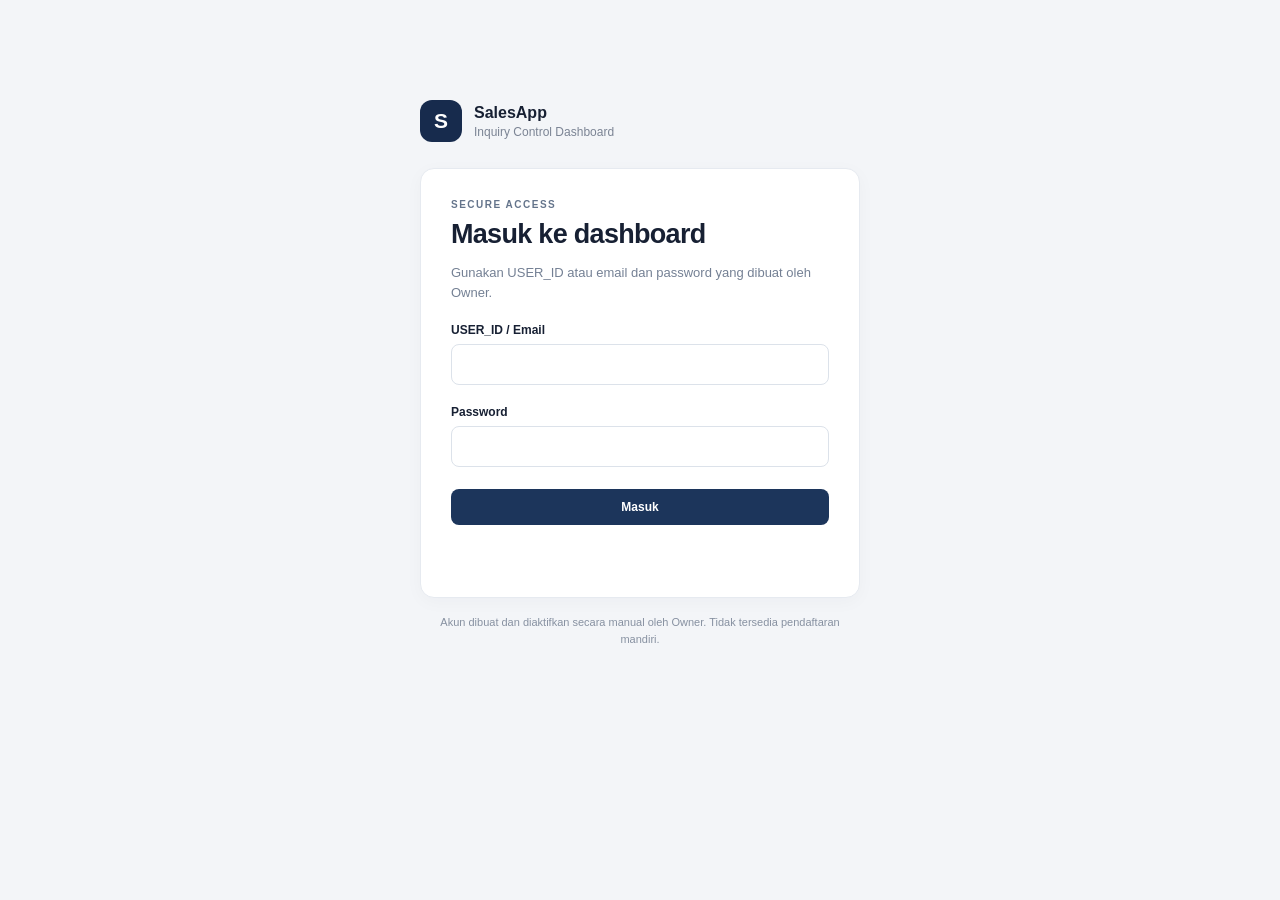
==== index.html @ 96cfb942 "Refresh stylesheet cache for inquiry editor" ====
<!doctype html>
<html lang="id">
<head>
  <meta charset="utf-8">
  <meta name="viewport" content="width=device-width,initial-scale=1">
  <meta name="theme-color" content="#101827">
  <title>SalesApp | Inquiry Control</title>
  <link rel="stylesheet" href="style.css?v=20261106-stage4">
</head>
<body>
  <main class="shell">
    <section id="loginView" class="login-wrap">
      <div class="brand"><span class="brand-mark">S</span><div><strong>SalesApp</strong><small>Inquiry Control Dashboard</small></div></div>
      <form id="loginForm" class="panel login-panel">
        <p class="eyebrow">SECURE ACCESS</p>
        <h1>Masuk ke dashboard</h1>
        <p class="muted">Gunakan USER_ID atau email dan password yang dibuat oleh Owner.</p>
        <label for="identity">USER_ID / Email</label>
        <input id="identity" name="identity" autocomplete="username" required>
        <label for="password">Password</label>
        <input id="password" name="password" type="password" autocomplete="current-password" required>
        <button class="primary" type="submit">Masuk</button>
        <p id="loginMessage" class="message" role="status"></p>
      </form>
      <p class="footnote">Akun dibuat dan diaktifkan secara manual oleh Owner. Tidak tersedia pendaftaran mandiri.</p>
    </section>

    <section id="appView" hidden>
      <header class="topbar">
        <div class="brand"><span class="brand-mark">S</span><div><strong>SalesApp</strong><small>Inquiry Control Dashboard</small></div></div>
        <div class="user-area"><div><strong id="userName">—</strong><small id="userRole">—</small></div><button id="logoutBtn" class="secondary">Keluar</button></div>
      </header>
      <div class="page-heading"><div><p class="eyebrow">OVERVIEW</p><h1>Inquiry monitoring</h1><p class="muted" id="scopeText">Ringkasan data inquiry lintas divisi.</p></div><div class="page-actions"><button id="createInquiryBtn" class="primary compact" type="button" hidden>+ Tambah inquiry</button><button id="refreshBtn" class="secondary">Muat ulang</button></div></div>
      <div id="notice" class="notice" role="status">Menghubungkan ke server…</div>
      <section class="kpi-grid">
        <button type="button" class="kpi kpi-action" data-kpi="total" aria-pressed="false"><span>Total inquiry</span><strong id="totalInquiry">—</strong><small>Record dengan nomor inquiry</small></button>
        <button type="button" class="kpi kpi-action" data-kpi="quotation" aria-pressed="false"><span>Quotation released</span><strong id="quotationReleased">—</strong><small>Nomor penawaran terisi</small></button>
        <button type="button" class="kpi kpi-action" data-kpi="getOrder" aria-pressed="false"><span>Get order</span><strong id="getOrder">—</strong><small>Status project GET ORDER</small></button>
        <button type="button" class="kpi kpi-action" data-kpi="lost" aria-pressed="false"><span>Lost</span><strong id="lost">—</strong><small>Status project LOST</small></button>
      </section>
      <section id="analyticsSection" class="analytics-grid" aria-label="Analitik inquiry">
        <article class="panel chart-panel"><div class="panel-heading"><div><p class="eyebrow">INQUIRY</p><h2>Distribusi inquiry rank</h2></div></div><div id="inquiryRankChart" class="bar-chart"></div></article>
        <article class="panel chart-panel"><div class="panel-heading"><div><p class="eyebrow">QUOTATION</p><h2>Status penawaran</h2></div></div><div id="quotationChart" class="bar-chart"></div></article>
        <article class="panel chart-panel"><div class="panel-heading"><div><p class="eyebrow">PROJECT</p><h2>Status project</h2></div></div><div id="projectDonut" class="donut-layout"></div></article>
        <article class="panel chart-panel performance-panel"><div class="panel-heading"><div><p class="eyebrow">PERFORMANCE</p><h2>Performa Planner &amp; Sales PIC</h2></div></div><div class="performance-columns"><div><h3>Planner</h3><div id="plannerPerformance" class="bar-chart"></div></div><div><h3>Sales PIC</h3><div id="salesPerformance" class="bar-chart"></div></div></div></article>
      </section>
      <section id="deadlineSection" class="panel deadline-panel">
        <div class="panel-heading"><div><p class="eyebrow">DEADLINE WATCH</p><h2>Inquiry mendekati / melewati due date</h2></div><div class="deadline-summary" id="deadlineSummary">—</div></div>
        <div class="table-wrap"><table><thead><tr><th>Inquiry No.</th><th>Customer</th><th>Project</th><th>Planner</th><th>Due date</th><th>Kondisi</th></tr></thead><tbody id="deadlineRows"><tr><td colspan="6" class="empty">Data belum dimuat.</td></tr></tbody></table></div>
      </section>
      <section class="panel data-panel">
        <div class="panel-heading"><div><p class="eyebrow">DATA REGISTER</p><h2>Inquiry terbaru</h2></div><input id="searchInput" class="search" placeholder="Cari inquiry, customer, project…" aria-label="Cari inquiry"></div>
        <div class="table-wrap"><table><thead><tr><th>Inquiry No.</th><th>Customer</th><th>Project</th><th>Equipment</th><th>Planner</th><th>Sales PIC</th><th>Quotation</th><th>Project status</th></tr></thead><tbody id="inquiryRows"><tr><td colspan="8" class="empty">Data belum dimuat.</td></tr></tbody></table></div>
        <p class="muted small">Pilih satu inquiry untuk melihat detail dan mengedit field sesuai hak akses divisi. Perubahan disimpan langsung ke Google Spreadsheet.</p>
      </section>

      <dialog id="detailDialog" class="detail-dialog" aria-labelledby="detailTitle">
        <div class="detail-dialog-head"><div><p class="eyebrow">INQUIRY WORKSPACE</p><h2 id="detailTitle">Detail inquiry</h2><p id="detailSubtitle" class="muted"></p></div><div class="detail-head-actions"><button id="editDetailBtn" class="primary compact" type="button" hidden>Edit data</button><button id="closeDetailBtn" class="secondary" type="button">Tutup</button></div></div>
        <div id="detailLoading" class="detail-loading">Memuat detail inquiry…</div>
        <div id="detailContent" hidden>
          <section id="detailEditorPanel" class="detail-section editor-panel" hidden><h3 id="editorHeading">Edit data inquiry</h3><p id="editorHelp" class="muted small">Hanya field yang diizinkan untuk akun ini yang dapat diubah.</p><form id="inquiryEditorForm"><div id="inquiryEditorFields" class="editor-grid"></div><div class="editor-actions"><button id="cancelEditBtn" class="secondary" type="button">Batal</button><button id="saveInquiryBtn" class="primary compact" type="submit">Simpan perubahan</button></div></form></section>
          <section class="detail-section"><h3>1. Customer dan nama project</h3><div id="detailIdentity" class="detail-grid"></div></section>
          <section class="detail-section"><h3>2. Equipment dan spesifikasi</h3><div id="detailEquipment" class="detail-grid"></div></section>
          <section class="detail-section"><h3>3. Requester dan department</h3><div id="detailRequester" class="detail-grid"></div></section>
          <section class="detail-section"><h3>4. Planner PIC dan Sales PIC</h3><div id="detailPeople" class="detail-grid"></div></section>
          <section class="detail-section"><h3>5. Kelengkapan dokumen</h3><div id="detailDocuments" class="detail-grid"></div></section>
          <section class="detail-section"><h3>6. Progress dan delivery</h3><div id="detailProgress" class="detail-grid"></div></section>
          <section class="detail-section"><h3>7. Nomor quotation dan status project</h3><div id="detailCommercial" class="detail-grid"></div></section>
          <section class="detail-section"><h3>Catatan</h3><div id="detailNotes" class="detail-grid"></div></section>
          <section class="detail-section"><h3>8. Riwayat perubahan</h3><div class="table-wrap"><table class="history-table"><thead><tr><th>Waktu</th><th>Pengguna</th><th>Aksi</th><th>Field</th><th>Nilai lama</th><th>Nilai baru</th></tr></thead><tbody id="detailHistory"></tbody></table></div><p id="historyEmpty" class="muted small" hidden>Belum ada riwayat perubahan untuk inquiry ini.</p></section>
        </div><p id="detailError" class="message" role="alert"></p>
      </dialog>
    </section>
  </main>
  <script src="config.js"></script>
  <script src="app.js?v=20261106-stage4"></script>
</body>
</html>
---- style.css ----
:root{font-family:Inter,Segoe UI,Arial,sans-serif;color:#172033;background:#f3f5f8;font-synthesis:none}*{box-sizing:border-box}body{margin:0}.shell{max-width:1440px;margin:auto;padding:28px}.login-wrap{max-width:440px;margin:8vh auto}.brand{display:flex;align-items:center;gap:12px;margin-bottom:26px}.brand-mark{display:grid;place-items:center;width:42px;height:42px;border-radius:12px;background:#172b4d;color:#fff;font-weight:800;font-size:21px}.brand strong,.brand small,.user-area strong,.user-area small{display:block}.brand small,.user-area small{color:#7b8494;font-size:12px;margin-top:3px}.panel,.kpi{background:#fff;border:1px solid #e6eaf0;border-radius:14px;box-shadow:0 4px 18px #17203308}.login-panel{padding:30px}.eyebrow{font-size:10px;letter-spacing:1.5px;font-weight:800;color:#64748b;margin:0 0 9px}h1{font-size:27px;letter-spacing:-.7px;margin:0 0 9px}h2{font-size:18px;margin:0}.muted{color:#748094;font-size:13px;line-height:1.55}label{display:block;font-size:12px;font-weight:700;margin:20px 0 7px}input{width:100%;border:1px solid #dce2ea;border-radius:8px;padding:12px;font:inherit;font-size:13px;outline:none}input:focus{border-color:#4b77c5;box-shadow:0 0 0 3px #4b77c51a}button{border:0;border-radius:8px;padding:11px 16px;font:inherit;font-size:12px;font-weight:700;cursor:pointer}.primary{width:100%;margin-top:22px;background:#1c355b;color:white}.secondary{background:#e9eef5;color:#253a59}.message{min-height:18px;color:#b42318;font-size:12px}.footnote{font-size:11px;color:#8791a1;line-height:1.5;text-align:center;margin-top:16px}.topbar{display:flex;justify-content:space-between;align-items:center;border-bottom:1px solid #e3e8ef;padding:0 0 20px}.topbar .brand{margin:0}.user-area{display:flex;align-items:center;gap:18px;text-align:right;font-size:12px}.page-heading{display:flex;justify-content:space-between;align-items:center;margin:34px 0 20px}.page-heading h1{font-size:28px}.notice{padding:12px 15px;background:#edf3fb;color:#37577f;border:1px solid #dce7f5;border-radius:9px;font-size:12px;margin-bottom:18px}.notice.error{background:#fff0ef;color:#a42a22;border-color:#f6d2ce}.kpi-grid{display:grid;grid-template-columns:repeat(4,minmax(0,1fr));gap:14px;margin-bottom:20px}.kpi{padding:19px}.kpi span,.kpi small{display:block;color:#788397;font-size:12px}.kpi strong{display:block;font-size:29px;margin:9px 0 5px;letter-spacing:-1px}.data-panel{padding:22px}.panel-heading{display:flex;align-items:center;justify-content:space-between;margin-bottom:18px}.search{max-width:310px}.table-wrap{overflow:auto}table{border-collapse:collapse;width:100%;white-space:nowrap;font-size:12px}th{text-align:left;color:#778297;background:#f7f8fa;font-size:10px;text-transform:uppercase;letter-spacing:.5px}th,td{padding:13px 12px;border-bottom:1px solid #edf0f4}td{color:#344054}.empty{text-align:center;color:#8892a2;padding:28px}.small{font-size:11px;margin:14px 0 0}@media(max-width:800px){.shell{padding:17px}.kpi-grid{grid-template-columns:repeat(2,minmax(0,1fr))}.page-heading{align-items:flex-start;gap:14px}.panel-heading{align-items:flex-start;gap:12px;flex-direction:column}.search{max-width:none}.topbar{align-items:flex-start;gap:14px}.user-area{gap:8px}}@media(max-width:520px){.kpi-grid{grid-template-columns:1fr 1fr}.kpi{padding:14px}.kpi strong{font-size:23px}.topbar .brand small{display:none}.page-heading h1{font-size:23px}}
.kpi-action{font:inherit;text-align:left;color:inherit;cursor:pointer;transition:border-color .15s,transform .15s,box-shadow .15s}.kpi-action:hover{border-color:#9eb3cf;transform:translateY(-1px)}.kpi-action[aria-pressed="true"]{border-color:#355b8b;box-shadow:0 0 0 2px #355b8b20}
.analytics-grid{display:grid;grid-template-columns:repeat(3,minmax(0,1fr));gap:14px;margin:0 0 18px}.chart-panel{padding:20px;min-width:0}.chart-panel .panel-heading{margin-bottom:16px}.bar-chart{display:grid;gap:12px;min-height:100px;align-content:start}.bar-row{display:grid;grid-template-columns:minmax(75px,1fr) minmax(70px,2fr) 30px;align-items:center;gap:9px;font-size:11px}.bar-label{overflow:hidden;text-overflow:ellipsis;white-space:nowrap;color:#596579}.bar-track{height:9px;background:#edf1f6;border-radius:20px;overflow:hidden}.bar-fill{display:block;height:100%;background:#5279a8;border-radius:20px}.bar-value{font-size:11px;text-align:right;color:#263b5a}.chart-empty{color:#8792a3;font-size:12px;align-content:center}
.donut-layout{display:flex;align-items:center;gap:18px;min-height:160px}.donut{width:142px;height:142px;flex:0 0 142px;border-radius:50%;display:grid;place-items:center}.donut-hole{width:82px;height:82px;border-radius:50%;background:white;display:flex;flex-direction:column;align-items:center;justify-content:center}.donut-hole strong{font-size:22px}.donut-hole small{font-size:10px;color:#8792a3}.donut-legend{display:grid;gap:9px;min-width:0;flex:1}.legend-row{display:grid;grid-template-columns:9px minmax(0,1fr) auto;gap:7px;align-items:center;font-size:10px}.legend-row i{width:8px;height:8px;border-radius:50%}.legend-row span{overflow:hidden;text-overflow:ellipsis;white-space:nowrap;color:#596579}.legend-row strong{font-size:10px;color:#263b5a;white-space:nowrap}
.performance-panel{grid-column:1/-1}.performance-columns{display:grid;grid-template-columns:1fr 1fr;gap:28px}.performance-columns h3{font-size:12px;margin:0 0 14px;color:#53647d}.deadline-panel{padding:20px;margin:0 0 18px}.deadline-summary{font-size:11px;color:#64748b}.deadline-badge{display:inline-block;padding:5px 8px;border-radius:6px;font-size:10px;font-weight:700}.deadline-badge.overdue{background:#fff0ef;color:#a42a22}.deadline-badge.soon{background:#fff7e8;color:#94631a}
@media(max-width:1000px){.analytics-grid{grid-template-columns:repeat(2,minmax(0,1fr))}.performance-panel{grid-column:1/-1}}@media(max-width:650px){.analytics-grid{grid-template-columns:1fr}.performance-columns{grid-template-columns:1fr}.donut-layout{justify-content:flex-start}}

.clickable-row{cursor:pointer}.clickable-row:hover{background:#f4f7fb}.clickable-row:focus{outline:2px solid #5279a8;outline-offset:-2px}
.detail-dialog{width:min(1050px,calc(100vw - 28px));max-width:1050px;max-height:90vh;padding:24px;border:1px solid #dfe5ee;border-radius:16px;color:#172033;box-shadow:0 24px 80px #10182735}.detail-dialog::backdrop{background:#11182780}
.detail-dialog-head{display:flex;justify-content:space-between;align-items:flex-start;gap:16px;padding-bottom:16px;border-bottom:1px solid #e8edf3}.detail-dialog-head h2{font-size:22px}.detail-dialog-head .muted{margin:6px 0 0}.detail-loading{padding:28px 0;color:#66758c;font-size:13px}.detail-section{padding:18px 0;border-bottom:1px solid #edf0f4}.detail-section h3{font-size:14px;margin:0 0 13px;color:#263b5a}.detail-grid{display:grid;grid-template-columns:repeat(3,minmax(0,1fr));gap:10px}.detail-field{min-width:0;padding:11px 12px;background:#f7f9fc;border:1px solid #edf1f5;border-radius:8px}.detail-field span{display:block;color:#7b8799;font-size:10px;margin-bottom:6px}.detail-field strong{display:block;color:#263448;font-size:12px;line-height:1.5;white-space:pre-wrap;overflow-wrap:anywhere}.history-table{min-width:760px}.history-table th,.history-table td{font-size:11px}.detail-dialog .message{margin-top:12px}.detail-dialog .small{margin-top:10px}
@media(max-width:700px){.detail-dialog{padding:16px}.detail-grid{grid-template-columns:repeat(2,minmax(0,1fr))}.detail-dialog-head{align-items:center}}@media(max-width:440px){.detail-grid{grid-template-columns:1fr}}


/* Stage 4 — inquiry create/edit workspace */
.page-actions,.detail-head-actions{display:flex;align-items:center;gap:10px}
.primary.compact{width:auto;margin:0;padding:11px 16px}
.detail-dialog{overflow:auto;max-height:92vh}
.detail-dialog-head{position:sticky;top:-24px;z-index:2;background:#fff;padding:4px 0 16px}
.detail-section[hidden],.editor-panel[hidden]{display:none!important}
.editor-grid{display:grid;grid-template-columns:repeat(2,minmax(0,1fr));gap:14px}
.editor-field{min-width:0}
.editor-field.full-width{grid-column:1/-1}
.editor-field label{margin:0 0 7px;color:#40516b}
.editor-field input,.editor-field textarea{width:100%;border:1px solid #dce3ed;border-radius:9px;padding:11px 12px;font:inherit;font-size:13px;color:#172033;background:#fff}
.editor-field textarea{resize:vertical;min-height:78px}
.editor-field input:focus,.editor-field textarea:focus{outline:0;border-color:#5279a8;box-shadow:0 0 0 3px #5279a81a}
.editor-actions{display:flex;justify-content:flex-end;gap:10px;margin-top:18px;padding-top:16px;border-top:1px solid #edf0f4}
.detail-dialog .editor-panel{background:#fbfcfe;border:1px solid #e6ebf2;border-radius:12px;padding:18px;margin:18px 0}
@media(max-width:700px){.editor-grid{grid-template-columns:1fr}.editor-field.full-width{grid-column:auto}.page-actions{flex-wrap:wrap;justify-content:flex-end}.detail-dialog-head{top:-16px}}
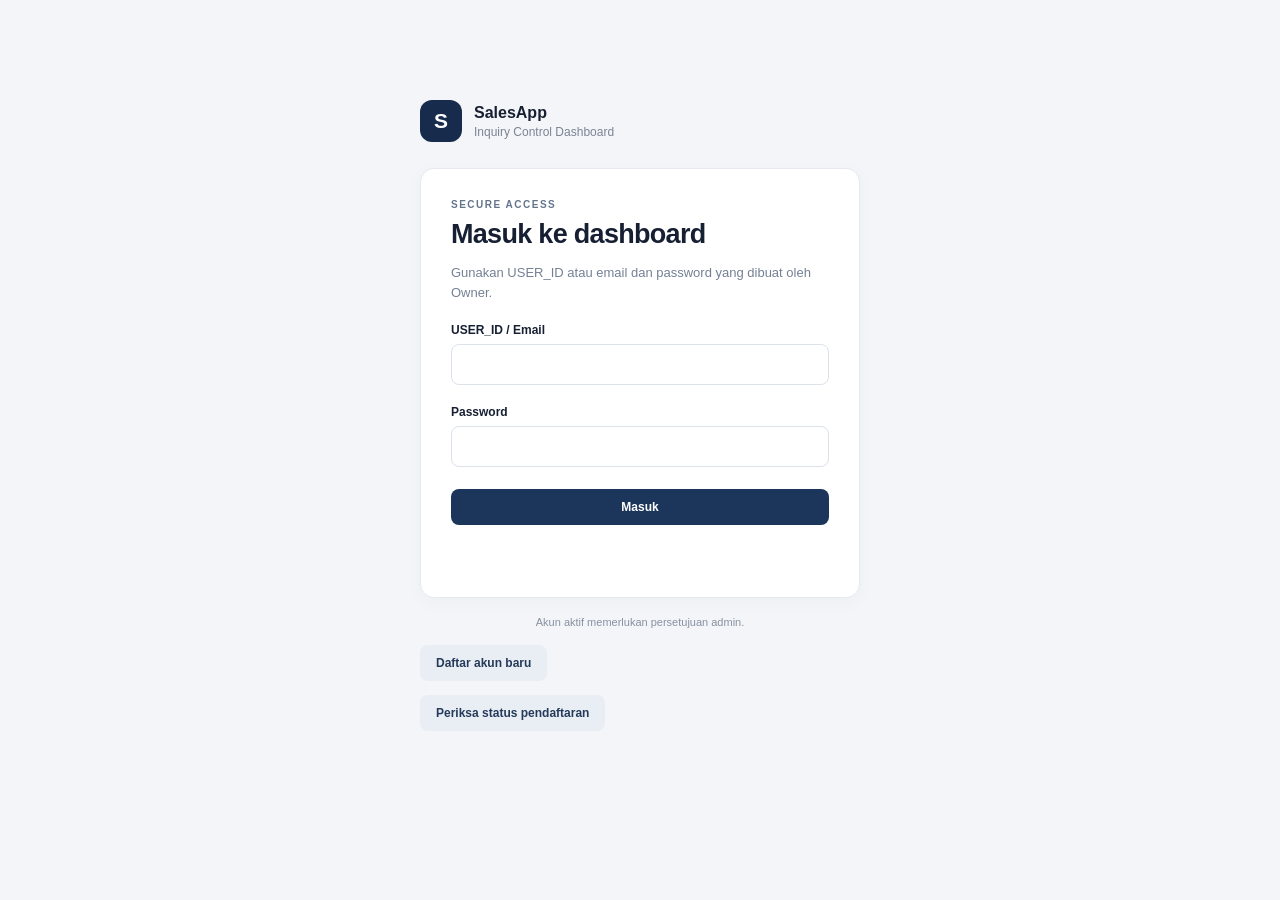
==== commit f871239e: "Add registration and employee management interface" ====
--- a/index.html
+++ b/index.html
@@ -5,7 +5,7 @@
   <meta name="viewport" content="width=device-width,initial-scale=1">
   <meta name="theme-color" content="#101827">
   <title>SalesApp | Inquiry Control</title>
-  <link rel="stylesheet" href="style.css?v=20261106-stage4">
+  <link rel="stylesheet" href="style.css?v=20261106-stage6">
 </head>
 <body>
   <main class="shell">
@@ -22,16 +22,19 @@
         <button class="primary" type="submit">Masuk</button>
         <p id="loginMessage" class="message" role="status"></p>
       </form>
-      <p class="footnote">Akun dibuat dan diaktifkan secara manual oleh Owner. Tidak tersedia pendaftaran mandiri.</p>
+      <p class="footnote">Akun aktif memerlukan persetujuan admin.</p><p class="small"><button id="showRegisterBtn" class="secondary" type="button">Daftar akun baru</button></p><p class="small"><button id="showRegistrationStatusBtn" class="secondary" type="button">Periksa status pendaftaran</button></p>
     </section>
+    <section id="registerView" class="login-wrap" hidden><div class="brand"><span class="brand-mark">S</span><div><strong>SalesApp</strong><small>Pendaftaran akun</small></div></div><form id="registerForm" class="panel login-panel"><p class="eyebrow">REGISTRASI</p><h1>Buat akun SalesApp</h1><p class="muted">Akun akan menunggu persetujuan admin sebelum dapat digunakan.</p><label for="regName">Nama lengkap</label><input id="regName" required minlength="3" maxlength="120"><label for="regEmail">Email</label><input id="regEmail" type="email" required autocomplete="email"><label for="regRole">Role yang diajukan</label><input id="regRole" required placeholder="Contoh: SALES, PLANNER, DIVISION_HEAD"><label for="regDivision">Divisi yang diajukan</label><input id="regDivision" required placeholder="Contoh: SALES, ENGINEERING"><label for="regPassword">Password (minimal 12 karakter)</label><input id="regPassword" type="password" required minlength="12" autocomplete="new-password"><button class="primary" type="submit">Kirim pendaftaran</button><p id="registerMessage" class="message" role="status"></p><button id="backToLoginBtn" class="secondary" type="button">Kembali ke login</button></form></section>
+    <section id="registrationStatusView" class="login-wrap" hidden><div class="brand"><span class="brand-mark">S</span><div><strong>SalesApp</strong><small>Status pendaftaran</small></div></div><form id="registrationStatusForm" class="panel login-panel"><h1>Periksa status akun</h1><label for="statusEmail">Email pendaftaran</label><input id="statusEmail" type="email" required><button class="primary" type="submit">Periksa status</button><p id="registrationStatusMessage" class="message" role="status"></p><button id="backStatusLoginBtn" class="secondary" type="button">Kembali ke login</button></form></section>
 
     <section id="appView" hidden>
       <header class="topbar">
         <div class="brand"><span class="brand-mark">S</span><div><strong>SalesApp</strong><small>Inquiry Control Dashboard</small></div></div>
         <div class="user-area"><div><strong id="userName">—</strong><small id="userRole">—</small></div><button id="logoutBtn" class="secondary">Keluar</button></div>
       </header>
-      <div class="page-heading"><div><p class="eyebrow">OVERVIEW</p><h1>Inquiry monitoring</h1><p class="muted" id="scopeText">Ringkasan data inquiry lintas divisi.</p></div><div class="page-actions"><button id="createInquiryBtn" class="primary compact" type="button" hidden>+ Tambah inquiry</button><button id="refreshBtn" class="secondary">Muat ulang</button></div></div>
+      <div class="page-heading"><div><p class="eyebrow">OVERVIEW</p><h1>Inquiry monitoring</h1><p class="muted" id="scopeText">Ringkasan data inquiry lintas divisi.</p></div><div class="page-actions"><button id="employeeViewBtn" class="secondary compact" type="button">Employee Management</button><button id="backDashboardBtn" class="secondary compact" type="button" hidden>Kembali ke Inquiry</button><button id="createInquiryBtn" class="primary compact" type="button" hidden>+ Tambah inquiry</button><button id="refreshBtn" class="secondary">Muat ulang</button></div></div>
       <div id="notice" class="notice" role="status">Menghubungkan ke server…</div>
+      <section id="employeeManagementView" hidden><div class="panel data-panel"><div class="panel-heading"><div><p class="eyebrow">EMPLOYEE MANAGEMENT</p><h2>Aktivitas dan kehadiran saya</h2></div><button id="employeeRefreshBtn" class="secondary" type="button">Muat ulang</button></div><div id="employeeNotice" class="notice">Memuat data karyawan…</div><div class="employee-forms"><form id="employeeActivityForm" class="panel employee-form"><h3>Aktivitas harian</h3><label>Tanggal<input name="ACTIVITY_DATE" type="date" required></label><label>Jenis aktivitas<input name="ACTIVITY_TYPE" placeholder="WORK / MEETING / FIELD_WORK / FOLLOW_UP / OTHER" required></label><label>Inquiry Project No.<input name="INQUIRY_PROJECT_NO"></label><label>Nama project<input name="PROJECT_NAME"></label><label>Deskripsi<textarea name="ACTIVITY_DESCRIPTION"></textarea></label><label>Jam mulai<input name="START_TIME" type="time"></label><label>Jam selesai<input name="END_TIME" type="time"></label><label>Status<input name="ACTIVITY_STATUS" placeholder="IN_PROGRESS / COMPLETED"></label><label>Catatan penyelesaian<textarea name="COMPLETION_NOTE"></textarea></label><button class="primary compact" type="submit">Simpan aktivitas</button></form><form id="employeeAttendanceForm" class="panel employee-form"><h3>Kehadiran</h3><label>Tanggal<input name="ATTENDANCE_DATE" type="date" required></label><label>Status<select name="PRESENCE_STATUS" required><option value="OFFICE">Office</option><option value="EXTERNAL_VISIT">External Visit</option><option value="LEAVE">Leave</option><option value="SICK">Sick</option><option value="OFF">Off</option></select></label><label>Catatan<textarea name="NOTE"></textarea></label><button class="primary compact" type="submit">Simpan kehadiran</button></form><form id="employeeVisitForm" class="panel employee-form"><h3>Kunjungan customer</h3><label>Tanggal<input name="VISIT_DATE" type="date" required></label><label>Customer<input name="CUSTOMER" required></label><label>Tujuan<textarea name="VISIT_PURPOSE"></textarea></label><label>Jam berangkat<input name="DEPARTURE_TIME" type="time"></label><label>Jam kembali<input name="RETURN_TIME" type="time"></label><label>Nomor plat kendaraan<input name="VEHICLE_PLATE_NUMBER" list="employeePlateList"></label><datalist id="employeePlateList"></datalist><label>Catatan kendaraan<input name="VEHICLE_NOTE"></label><label>Hasil kunjungan<textarea name="VISIT_RESULT"></textarea></label><button class="primary compact" type="submit">Simpan kunjungan</button></form><form id="employeeAssignForm" class="panel employee-form" hidden><h3>Penugasan karyawan</h3><label>Karyawan<select name="USER_ID" required></select></label><label>Inquiry Project No.<input name="INQUIRY_PROJECT_NO"></label><label>Nama project<input name="PROJECT_NAME"></label><label>Tanggal mulai<input name="START_DATE" type="date"></label><label>Target selesai<input name="TARGET_END_DATE" type="date"></label><label>Catatan<textarea name="COMPLETION_NOTE"></textarea></label><button class="primary compact" type="submit">Buat penugasan</button></form></div><h3>Aktivitas saya</h3><div class="table-wrap"><table><thead><tr><th>Tanggal</th><th>Jenis</th><th>Project</th><th>Deskripsi</th><th>Status</th></tr></thead><tbody id="employeeActivityRows"><tr><td colspan="5" class="empty">Belum ada data.</td></tr></tbody></table></div><h3>Riwayat perubahan</h3><div class="table-wrap"><table><thead><tr><th>Waktu</th><th>Aksi</th><th>Field</th><th>Nilai lama</th><th>Nilai baru</th></tr></thead><tbody id="employeeHistoryRows"></tbody></table></div></div></section>
       <section class="kpi-grid">
         <button type="button" class="kpi kpi-action" data-kpi="total" aria-pressed="false"><span>Total inquiry</span><strong id="totalInquiry">—</strong><small>Record dengan nomor inquiry</small></button>
         <button type="button" class="kpi kpi-action" data-kpi="quotation" aria-pressed="false"><span>Quotation released</span><strong id="quotationReleased">—</strong><small>Nomor penawaran terisi</small></button>
@@ -39,9 +42,15 @@
         <button type="button" class="kpi kpi-action" data-kpi="lost" aria-pressed="false"><span>Lost</span><strong id="lost">—</strong><small>Status project LOST</small></button>
       </section>
       <section id="analyticsSection" class="analytics-grid" aria-label="Analitik inquiry">
-        <article class="panel chart-panel"><div class="panel-heading"><div><p class="eyebrow">INQUIRY</p><h2>Distribusi inquiry rank</h2></div></div><div id="inquiryRankChart" class="bar-chart"></div></article>
-        <article class="panel chart-panel"><div class="panel-heading"><div><p class="eyebrow">QUOTATION</p><h2>Status penawaran</h2></div></div><div id="quotationChart" class="bar-chart"></div></article>
-        <article class="panel chart-panel"><div class="panel-heading"><div><p class="eyebrow">PROJECT</p><h2>Status project</h2></div></div><div id="projectDonut" class="donut-layout"></div></article>
+        <div class="analytics-intro"><div><p class="eyebrow">BUSINESS INTELLIGENCE</p><h2>Analisis inquiry</h2><p class="muted small">Grafik dihitung dari data Inquiry sheet. Pilih kategori untuk memfilter daftar inquiry.</p></div><button id="clearChartFilter" class="secondary compact" type="button" hidden>Hapus filter grafik</button></div>
+        <article class="panel chart-panel"><div class="panel-heading"><div><p class="eyebrow">INQUIRY</p><h2>Inquiry Based on Kind of Works</h2></div></div><div id="kindWorksChart" class="pie-layout"></div></article>
+        <article class="panel chart-panel"><div class="panel-heading"><div><p class="eyebrow">INQUIRY RANK</p><h2>Distribusi Inquiry Rank</h2></div></div><div id="inquiryRankChart" class="bar-chart"></div></article>
+        <article class="panel chart-panel"><div class="panel-heading"><div><p class="eyebrow">PROJECT RANK</p><h2>Project Rank by Kind of Works</h2></div></div><div id="projectRankChart" class="stacked-chart"></div></article>
+        <article class="panel chart-panel"><div class="panel-heading"><div><p class="eyebrow">REQUESTER</p><h2>Inquiry Based on Requester</h2></div></div><div id="requesterChart" class="pie-layout"></div></article>
+        <article class="panel chart-panel"><div class="panel-heading"><div><p class="eyebrow">PLANNING</p><h2>Planning Status</h2></div></div><div id="planningStatusChart" class="bar-chart"></div></article>
+        <article class="panel chart-panel"><div class="panel-heading"><div><p class="eyebrow">PROJECT</p><h2>Project Status</h2></div></div><div id="projectDonut" class="donut-layout"></div></article>
+        <article class="panel chart-panel"><div class="panel-heading"><div><p class="eyebrow">PLANNING VS QUOTATION</p><h2>Finished Planning vs Quotation Released</h2></div></div><div id="planningQuotationChart" class="column-chart"></div></article>
+        <article class="panel chart-panel"><div class="panel-heading"><div><p class="eyebrow">CUSTOMER DOCUMENT</p><h2>Inquiry with Customer Specification Document</h2></div></div><div id="customerSpecChart" class="pie-layout"></div></article>
         <article class="panel chart-panel performance-panel"><div class="panel-heading"><div><p class="eyebrow">PERFORMANCE</p><h2>Performa Planner &amp; Sales PIC</h2></div></div><div class="performance-columns"><div><h3>Planner</h3><div id="plannerPerformance" class="bar-chart"></div></div><div><h3>Sales PIC</h3><div id="salesPerformance" class="bar-chart"></div></div></div></article>
       </section>
       <section id="deadlineSection" class="panel deadline-panel">
@@ -65,14 +74,16 @@
           <section class="detail-section"><h3>4. Planner PIC dan Sales PIC</h3><div id="detailPeople" class="detail-grid"></div></section>
           <section class="detail-section"><h3>5. Kelengkapan dokumen</h3><div id="detailDocuments" class="detail-grid"></div></section>
           <section class="detail-section"><h3>6. Progress dan delivery</h3><div id="detailProgress" class="detail-grid"></div></section>
-          <section class="detail-section"><h3>7. Nomor quotation dan status project</h3><div id="detailCommercial" class="detail-grid"></div></section>
+          <section class="detail-section"><h3>7. Update Maintenance</h3><div id="detailMaintenance" class="detail-grid"></div></section>
+          <section class="detail-section"><h3>8. Nomor quotation dan status project</h3><div id="detailCommercial" class="detail-grid"></div></section>
           <section class="detail-section"><h3>Catatan</h3><div id="detailNotes" class="detail-grid"></div></section>
-          <section class="detail-section"><h3>8. Riwayat perubahan</h3><div class="table-wrap"><table class="history-table"><thead><tr><th>Waktu</th><th>Pengguna</th><th>Aksi</th><th>Field</th><th>Nilai lama</th><th>Nilai baru</th></tr></thead><tbody id="detailHistory"></tbody></table></div><p id="historyEmpty" class="muted small" hidden>Belum ada riwayat perubahan untuk inquiry ini.</p></section>
+          <section class="detail-section"><h3>9. Riwayat perubahan</h3><div class="table-wrap"><table class="history-table"><thead><tr><th>Waktu</th><th>Pengguna</th><th>Aksi</th><th>Field</th><th>Nilai lama</th><th>Nilai baru</th></tr></thead><tbody id="detailHistory"></tbody></table></div><p id="historyEmpty" class="muted small" hidden>Belum ada riwayat perubahan untuk inquiry ini.</p></section>
         </div><p id="detailError" class="message" role="alert"></p>
       </dialog>
     </section>
   </main>
   <script src="config.js"></script>
-  <script src="app.js?v=20261106-stage4"></script>
+  <script src="app.js?v=20261110-employee"></script>
+  <script src="employee.js?v=20261110-employee"></script>
 </body>
 </html>
--- a/style.css
+++ b/style.css
@@ -27,3 +27,54 @@
 .editor-actions{display:flex;justify-content:flex-end;gap:10px;margin-top:18px;padding-top:16px;border-top:1px solid #edf0f4}
 .detail-dialog .editor-panel{background:#fbfcfe;border:1px solid #e6ebf2;border-radius:12px;padding:18px;margin:18px 0}
 @media(max-width:700px){.editor-grid{grid-template-columns:1fr}.editor-field.full-width{grid-column:auto}.page-actions{flex-wrap:wrap;justify-content:flex-end}.detail-dialog-head{top:-16px}}
+
+
+/* Stage 5 — polished inquiry editor and detail workspace */
+.detail-dialog{width:min(1120px,calc(100vw - 32px));padding:26px;overflow:auto;background:#fff}
+.detail-dialog-head{align-items:center;gap:20px}
+.detail-head-actions{flex-shrink:0}
+.detail-section h3{font-size:15px;letter-spacing:-.15px}
+.detail-grid{grid-template-columns:repeat(3,minmax(0,1fr));gap:12px}
+.detail-field{padding:13px 14px;min-height:62px}
+.detail-field strong{font-size:13px;line-height:1.55}
+.editor-panel{scroll-margin-top:18px}
+.editor-grid{grid-template-columns:repeat(2,minmax(0,1fr));gap:16px 18px}
+.editor-field input,.editor-field textarea,.editor-field select{min-height:42px;background:#fff}
+.editor-field textarea{min-height:94px;line-height:1.5}
+.editor-field input[type=date]{min-height:42px}
+.editor-field input[type=number]{font-variant-numeric:tabular-nums}
+.editor-field input:disabled,.editor-field textarea:disabled,.editor-field select:disabled{background:#f2f4f7;color:#667085}
+.editor-actions{position:sticky;bottom:-18px;background:#fbfcfe;padding:14px 0 2px}
+@media(max-width:760px){.detail-dialog{width:calc(100vw - 20px);padding:16px}.detail-grid{grid-template-columns:repeat(2,minmax(0,1fr))}.detail-dialog-head{align-items:flex-start;flex-direction:column}.detail-head-actions{width:100%;justify-content:flex-end}.editor-grid{grid-template-columns:1fr}}
+@media(max-width:440px){.detail-grid{grid-template-columns:1fr}.detail-dialog{max-height:94vh}}
+
+/* Stage 6 - Excel-inspired analytics */
+.analytics-intro{grid-column:1/-1;display:flex;align-items:flex-end;justify-content:space-between;gap:16px;padding:2px 2px 4px}
+.analytics-intro h2{font-size:20px;margin:2px 0 5px}
+.analytics-intro p{margin:0}
+.pie-layout{display:flex;align-items:center;justify-content:center;gap:20px;min-height:190px}
+.pie-chart{width:154px;height:154px;min-width:154px;border-radius:50%;box-shadow:inset 0 0 0 1px rgba(15,23,42,.05)}
+.pie-legend{display:grid;gap:8px;min-width:0;flex:1}
+.chart-legend-button{display:grid;grid-template-columns:10px minmax(0,1fr) auto;align-items:center;gap:8px;width:100%;padding:2px 3px;border:0;background:transparent;text-align:left;color:#52627a;font-size:11px;cursor:pointer;border-radius:5px}
+.chart-legend-button:hover,.chart-bar-button:hover{background:#f1f5fa}
+.chart-legend-dot{width:9px;height:9px;border-radius:50%}
+.chart-legend-button strong{color:#263b5a;font-size:11px;white-space:nowrap}
+.stacked-chart{display:grid;gap:12px;min-height:180px;align-content:start}
+.stacked-legend{display:flex;flex-wrap:wrap;gap:7px 12px;padding-bottom:5px}
+.stacked-legend .chart-legend-button{width:auto;grid-template-columns:9px auto;gap:5px}
+.stacked-legend .chart-legend-button strong{display:none}
+.stacked-row{display:grid;grid-template-columns:minmax(85px,1fr) minmax(100px,2.2fr) 24px;align-items:center;gap:8px}
+.stacked-label{font-size:10px;color:#596579;overflow:hidden;text-overflow:ellipsis;white-space:nowrap}
+.stacked-track{display:flex;height:13px;background:#edf1f6;border-radius:3px;overflow:hidden}
+.stacked-segment{height:100%;min-width:2px;border:0;padding:0;cursor:pointer}
+.stacked-segment:hover{filter:brightness(.88)}
+.column-chart{display:flex;align-items:flex-end;justify-content:center;gap:44px;min-height:205px;padding:8px 10px 0}
+.column-item{display:grid;grid-template-rows:20px 140px auto;justify-items:center;align-items:end;gap:8px;width:min(35%,120px);border:0;background:transparent;color:#52627a;font-size:11px;cursor:pointer}
+.column-item>strong{color:#263b5a;font-size:13px}
+.column-track{display:flex;align-items:flex-end;justify-content:center;width:100%;height:140px;background:linear-gradient(to top,#edf1f6 1px,transparent 1px);background-size:100% 25%;border-bottom:1px solid #dce3ec}
+.column-fill{display:block;width:58%;min-height:2px;border-radius:5px 5px 0 0;transition:height .2s}
+.column-item:hover .column-fill{filter:brightness(.9)}
+.chart-bar-button{border:0;background:transparent;text-align:left;width:100%;padding:2px 3px;border-radius:5px;cursor:pointer}
+.performance-panel{grid-column:1/-1}
+@media(max-width:1050px){.analytics-grid{grid-template-columns:repeat(2,minmax(0,1fr))}.analytics-intro{grid-column:1/-1}}
+@media(max-width:650px){.analytics-grid{grid-template-columns:1fr}.analytics-intro{grid-column:1}.pie-layout{justify-content:flex-start;gap:14px}.pie-chart{width:125px;height:125px;min-width:125px}.performance-columns{grid-template-columns:1fr}.column-chart{gap:24px}}
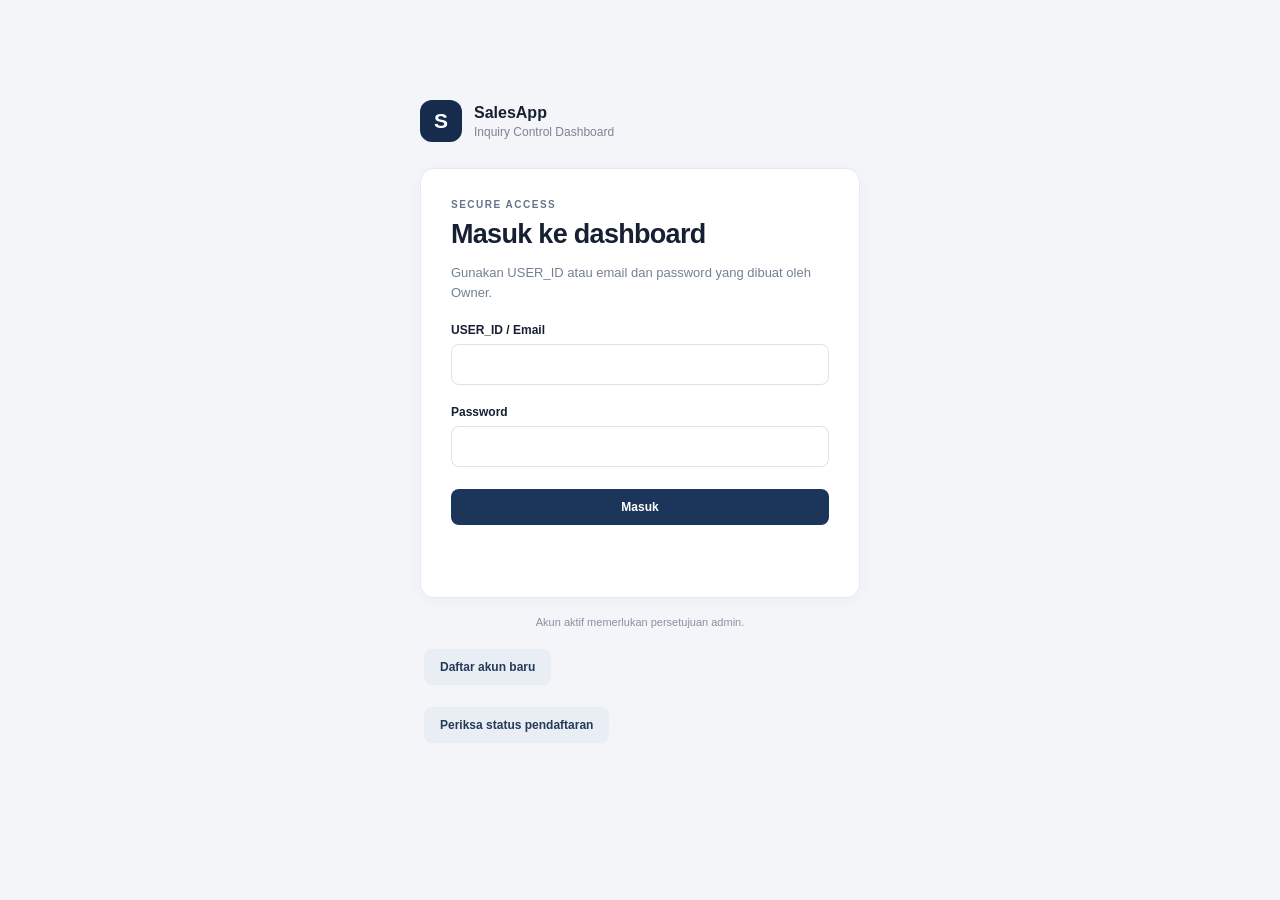
==== commit 30230bd1: "Add activity edit control" ====
--- a/index.html
+++ b/index.html
@@ -24,8 +24,8 @@
       </form>
       <p class="footnote">Akun aktif memerlukan persetujuan admin.</p><p class="small"><button id="showRegisterBtn" class="secondary" type="button">Daftar akun baru</button></p><p class="small"><button id="showRegistrationStatusBtn" class="secondary" type="button">Periksa status pendaftaran</button></p>
     </section>
-    <section id="registerView" class="login-wrap" hidden><div class="brand"><span class="brand-mark">S</span><div><strong>SalesApp</strong><small>Pendaftaran akun</small></div></div><form id="registerForm" class="panel login-panel"><p class="eyebrow">REGISTRASI</p><h1>Buat akun SalesApp</h1><p class="muted">Akun akan menunggu persetujuan admin sebelum dapat digunakan.</p><label for="regName">Nama lengkap</label><input id="regName" required minlength="3" maxlength="120"><label for="regEmail">Email</label><input id="regEmail" type="email" required autocomplete="email"><label for="regRole">Role yang diajukan</label><input id="regRole" required placeholder="Contoh: SALES, PLANNER, DIVISION_HEAD"><label for="regDivision">Divisi yang diajukan</label><input id="regDivision" required placeholder="Contoh: SALES, ENGINEERING"><label for="regPassword">Password (minimal 12 karakter)</label><input id="regPassword" type="password" required minlength="12" autocomplete="new-password"><button class="primary" type="submit">Kirim pendaftaran</button><p id="registerMessage" class="message" role="status"></p><button id="backToLoginBtn" class="secondary" type="button">Kembali ke login</button></form></section>
-    <section id="registrationStatusView" class="login-wrap" hidden><div class="brand"><span class="brand-mark">S</span><div><strong>SalesApp</strong><small>Status pendaftaran</small></div></div><form id="registrationStatusForm" class="panel login-panel"><h1>Periksa status akun</h1><label for="statusEmail">Email pendaftaran</label><input id="statusEmail" type="email" required><button class="primary" type="submit">Periksa status</button><p id="registrationStatusMessage" class="message" role="status"></p><button id="backStatusLoginBtn" class="secondary" type="button">Kembali ke login</button></form></section>
+    <section id="registerView" class="login-wrap" hidden><div class="brand"><span class="brand-mark">S</span><div><strong>SalesApp</strong><small>Pendaftaran akun</small></div></div><form id="registerForm" class="panel login-panel"><p class="eyebrow">REGISTRASI</p><h1>Buat akun SalesApp</h1><p class="muted">Akun akan menunggu persetujuan admin sebelum dapat digunakan.</p><label for="regName">Nama lengkap</label><input id="regName" name="regName" required minlength="3" maxlength="120"><label for="regEmail">Email</label><input id="regEmail" name="regEmail" type="email" required autocomplete="email"><label for="regRole">Role yang diajukan</label><input id="regRole" name="regRole" required placeholder="Contoh: SALES, PLANNER, DIVISION_HEAD"><label for="regDivision">Divisi yang diajukan</label><input id="regDivision" name="regDivision" required placeholder="Contoh: SALES, ENGINEERING"><label for="regPassword">Password (minimal 12 karakter)</label><input id="regPassword" name="regPassword" type="password" required minlength="12" autocomplete="new-password"><button class="primary" type="submit">Kirim pendaftaran</button><p id="registerMessage" class="message" role="status"></p><button id="backToLoginBtn" class="secondary" type="button">Kembali ke login</button></form></section>
+    <section id="registrationStatusView" class="login-wrap" hidden><div class="brand"><span class="brand-mark">S</span><div><strong>SalesApp</strong><small>Status pendaftaran</small></div></div><form id="registrationStatusForm" class="panel login-panel"><h1>Periksa status akun</h1><label for="statusEmail">Email pendaftaran</label><input id="statusEmail" name="statusEmail" type="email" required><button class="primary" type="submit">Periksa status</button><p id="registrationStatusMessage" class="message" role="status"></p><button id="backStatusLoginBtn" class="secondary" type="button">Kembali ke login</button></form></section>
 
     <section id="appView" hidden>
       <header class="topbar">
@@ -34,7 +34,7 @@
       </header>
       <div class="page-heading"><div><p class="eyebrow">OVERVIEW</p><h1>Inquiry monitoring</h1><p class="muted" id="scopeText">Ringkasan data inquiry lintas divisi.</p></div><div class="page-actions"><button id="employeeViewBtn" class="secondary compact" type="button">Employee Management</button><button id="backDashboardBtn" class="secondary compact" type="button" hidden>Kembali ke Inquiry</button><button id="createInquiryBtn" class="primary compact" type="button" hidden>+ Tambah inquiry</button><button id="refreshBtn" class="secondary">Muat ulang</button></div></div>
       <div id="notice" class="notice" role="status">Menghubungkan ke server…</div>
-      <section id="employeeManagementView" hidden><div class="panel data-panel"><div class="panel-heading"><div><p class="eyebrow">EMPLOYEE MANAGEMENT</p><h2>Aktivitas dan kehadiran saya</h2></div><button id="employeeRefreshBtn" class="secondary" type="button">Muat ulang</button></div><div id="employeeNotice" class="notice">Memuat data karyawan…</div><div class="employee-forms"><form id="employeeActivityForm" class="panel employee-form"><h3>Aktivitas harian</h3><label>Tanggal<input name="ACTIVITY_DATE" type="date" required></label><label>Jenis aktivitas<input name="ACTIVITY_TYPE" placeholder="WORK / MEETING / FIELD_WORK / FOLLOW_UP / OTHER" required></label><label>Inquiry Project No.<input name="INQUIRY_PROJECT_NO"></label><label>Nama project<input name="PROJECT_NAME"></label><label>Deskripsi<textarea name="ACTIVITY_DESCRIPTION"></textarea></label><label>Jam mulai<input name="START_TIME" type="time"></label><label>Jam selesai<input name="END_TIME" type="time"></label><label>Status<input name="ACTIVITY_STATUS" placeholder="IN_PROGRESS / COMPLETED"></label><label>Catatan penyelesaian<textarea name="COMPLETION_NOTE"></textarea></label><button class="primary compact" type="submit">Simpan aktivitas</button></form><form id="employeeAttendanceForm" class="panel employee-form"><h3>Kehadiran</h3><label>Tanggal<input name="ATTENDANCE_DATE" type="date" required></label><label>Status<select name="PRESENCE_STATUS" required><option value="OFFICE">Office</option><option value="EXTERNAL_VISIT">External Visit</option><option value="LEAVE">Leave</option><option value="SICK">Sick</option><option value="OFF">Off</option></select></label><label>Catatan<textarea name="NOTE"></textarea></label><button class="primary compact" type="submit">Simpan kehadiran</button></form><form id="employeeVisitForm" class="panel employee-form"><h3>Kunjungan customer</h3><label>Tanggal<input name="VISIT_DATE" type="date" required></label><label>Customer<input name="CUSTOMER" required></label><label>Tujuan<textarea name="VISIT_PURPOSE"></textarea></label><label>Jam berangkat<input name="DEPARTURE_TIME" type="time"></label><label>Jam kembali<input name="RETURN_TIME" type="time"></label><label>Nomor plat kendaraan<input name="VEHICLE_PLATE_NUMBER" list="employeePlateList"></label><datalist id="employeePlateList"></datalist><label>Catatan kendaraan<input name="VEHICLE_NOTE"></label><label>Hasil kunjungan<textarea name="VISIT_RESULT"></textarea></label><button class="primary compact" type="submit">Simpan kunjungan</button></form><form id="employeeAssignForm" class="panel employee-form" hidden><h3>Penugasan karyawan</h3><label>Karyawan<select name="USER_ID" required></select></label><label>Inquiry Project No.<input name="INQUIRY_PROJECT_NO"></label><label>Nama project<input name="PROJECT_NAME"></label><label>Tanggal mulai<input name="START_DATE" type="date"></label><label>Target selesai<input name="TARGET_END_DATE" type="date"></label><label>Catatan<textarea name="COMPLETION_NOTE"></textarea></label><button class="primary compact" type="submit">Buat penugasan</button></form></div><h3>Aktivitas saya</h3><div class="table-wrap"><table><thead><tr><th>Tanggal</th><th>Jenis</th><th>Project</th><th>Deskripsi</th><th>Status</th></tr></thead><tbody id="employeeActivityRows"><tr><td colspan="5" class="empty">Belum ada data.</td></tr></tbody></table></div><h3>Riwayat perubahan</h3><div class="table-wrap"><table><thead><tr><th>Waktu</th><th>Aksi</th><th>Field</th><th>Nilai lama</th><th>Nilai baru</th></tr></thead><tbody id="employeeHistoryRows"></tbody></table></div></div></section>
+      <section id="employeeManagementView" hidden><div class="panel data-panel"><div class="panel-heading"><div><p class="eyebrow">EMPLOYEE MANAGEMENT</p><h2>Aktivitas dan kehadiran saya</h2></div><button id="employeeRefreshBtn" class="secondary" type="button">Muat ulang</button></div><div id="employeeNotice" class="notice">Memuat data karyawan…</div><div class="employee-forms"><form id="employeeActivityForm" class="panel employee-form"><h3 id="employeeActivityHeading">Aktivitas harian</h3><input type="hidden" name="ACTIVITY_ID"><label>Tanggal<input name="ACTIVITY_DATE" type="date" required></label><label>Jenis aktivitas<input name="ACTIVITY_TYPE" placeholder="WORK / MEETING / FIELD_WORK / FOLLOW_UP / OTHER" required></label><label>Inquiry Project No.<input name="INQUIRY_PROJECT_NO"></label><label>Nama project<input name="PROJECT_NAME"></label><label>Deskripsi<textarea name="ACTIVITY_DESCRIPTION"></textarea></label><label>Jam mulai<input name="START_TIME" type="time"></label><label>Jam selesai<input name="END_TIME" type="time"></label><label>Status<input name="ACTIVITY_STATUS" placeholder="IN_PROGRESS / COMPLETED"></label><label>Catatan penyelesaian<textarea name="COMPLETION_NOTE"></textarea></label><button class="primary compact" type="submit">Simpan aktivitas</button></form><form id="employeeAttendanceForm" class="panel employee-form"><h3>Kehadiran</h3><label>Tanggal<input name="ATTENDANCE_DATE" type="date" required></label><label>Status<select name="PRESENCE_STATUS" required><option value="OFFICE">Office</option><option value="EXTERNAL_VISIT">External Visit</option><option value="LEAVE">Leave</option><option value="SICK">Sick</option><option value="OFF">Off</option></select></label><label>Catatan<textarea name="NOTE"></textarea></label><button class="primary compact" type="submit">Simpan kehadiran</button></form><form id="employeeVisitForm" class="panel employee-form"><h3>Kunjungan customer</h3><label>Tanggal<input name="VISIT_DATE" type="date" required></label><label>Customer<input name="CUSTOMER" required></label><label>Tujuan<textarea name="VISIT_PURPOSE"></textarea></label><label>Jam berangkat<input name="DEPARTURE_TIME" type="time"></label><label>Jam kembali<input name="RETURN_TIME" type="time"></label><label>Nomor plat kendaraan<input name="VEHICLE_PLATE_NUMBER" list="employeePlateList"></label><datalist id="employeePlateList"></datalist><label>Catatan kendaraan<input name="VEHICLE_NOTE"></label><label>Hasil kunjungan<textarea name="VISIT_RESULT"></textarea></label><button class="primary compact" type="submit">Simpan kunjungan</button></form><form id="employeeAssignForm" class="panel employee-form" hidden><h3>Penugasan karyawan</h3><label>Karyawan<select name="USER_ID" required></select></label><label>Inquiry Project No.<input name="INQUIRY_PROJECT_NO"></label><label>Nama project<input name="PROJECT_NAME"></label><label>Tanggal mulai<input name="START_DATE" type="date"></label><label>Target selesai<input name="TARGET_END_DATE" type="date"></label><label>Catatan<textarea name="COMPLETION_NOTE"></textarea></label><button class="primary compact" type="submit">Buat penugasan</button></form></div><h3>Aktivitas saya</h3><div class="table-wrap"><table><thead><tr><th>Tanggal</th><th>Jenis</th><th>Project</th><th>Deskripsi</th><th>Status</th><th>Aksi</th></tr></thead><tbody id="employeeActivityRows"><tr><td colspan="6" class="empty">Belum ada data.</td></tr></tbody></table></div><h3>Riwayat perubahan</h3><div class="table-wrap"><table><thead><tr><th>Waktu</th><th>Aksi</th><th>Field</th><th>Nilai lama</th><th>Nilai baru</th></tr></thead><tbody id="employeeHistoryRows"></tbody></table></div></div></section>
       <section class="kpi-grid">
         <button type="button" class="kpi kpi-action" data-kpi="total" aria-pressed="false"><span>Total inquiry</span><strong id="totalInquiry">—</strong><small>Record dengan nomor inquiry</small></button>
         <button type="button" class="kpi kpi-action" data-kpi="quotation" aria-pressed="false"><span>Quotation released</span><strong id="quotationReleased">—</strong><small>Nomor penawaran terisi</small></button>
--- a/style.css
+++ b/style.css
@@ -78,3 +78,15 @@
 .performance-panel{grid-column:1/-1}
 @media(max-width:1050px){.analytics-grid{grid-template-columns:repeat(2,minmax(0,1fr))}.analytics-intro{grid-column:1/-1}}
 @media(max-width:650px){.analytics-grid{grid-template-columns:1fr}.analytics-intro{grid-column:1}.pie-layout{justify-content:flex-start;gap:14px}.pie-chart{width:125px;height:125px;min-width:125px}.performance-columns{grid-template-columns:1fr}.column-chart{gap:24px}}
+
+/* Registration and employee management */
+.employee-forms{display:grid;grid-template-columns:repeat(2,minmax(0,1fr));gap:14px;margin:18px 0 24px}
+.employee-form{padding:18px;display:grid;gap:9px;align-content:start}
+.employee-form h3{margin:0 0 6px;font-size:14px}
+.employee-form label{margin:0;display:grid;gap:6px;color:#52627a;font-size:11px}
+.employee-form input,.employee-form textarea,.employee-form select{width:100%;border:1px solid #dce2ea;border-radius:8px;padding:10px;font:inherit;font-size:12px;background:#fff}
+.employee-form textarea{min-height:62px;resize:vertical}
+.employee-form .primary{margin-top:6px}
+#employeeManagementView h3{font-size:14px;margin:22px 0 12px}
+#showRegisterBtn,#showRegistrationStatusBtn{margin:4px}
+@media(max-width:760px){.employee-forms{grid-template-columns:1fr}}
